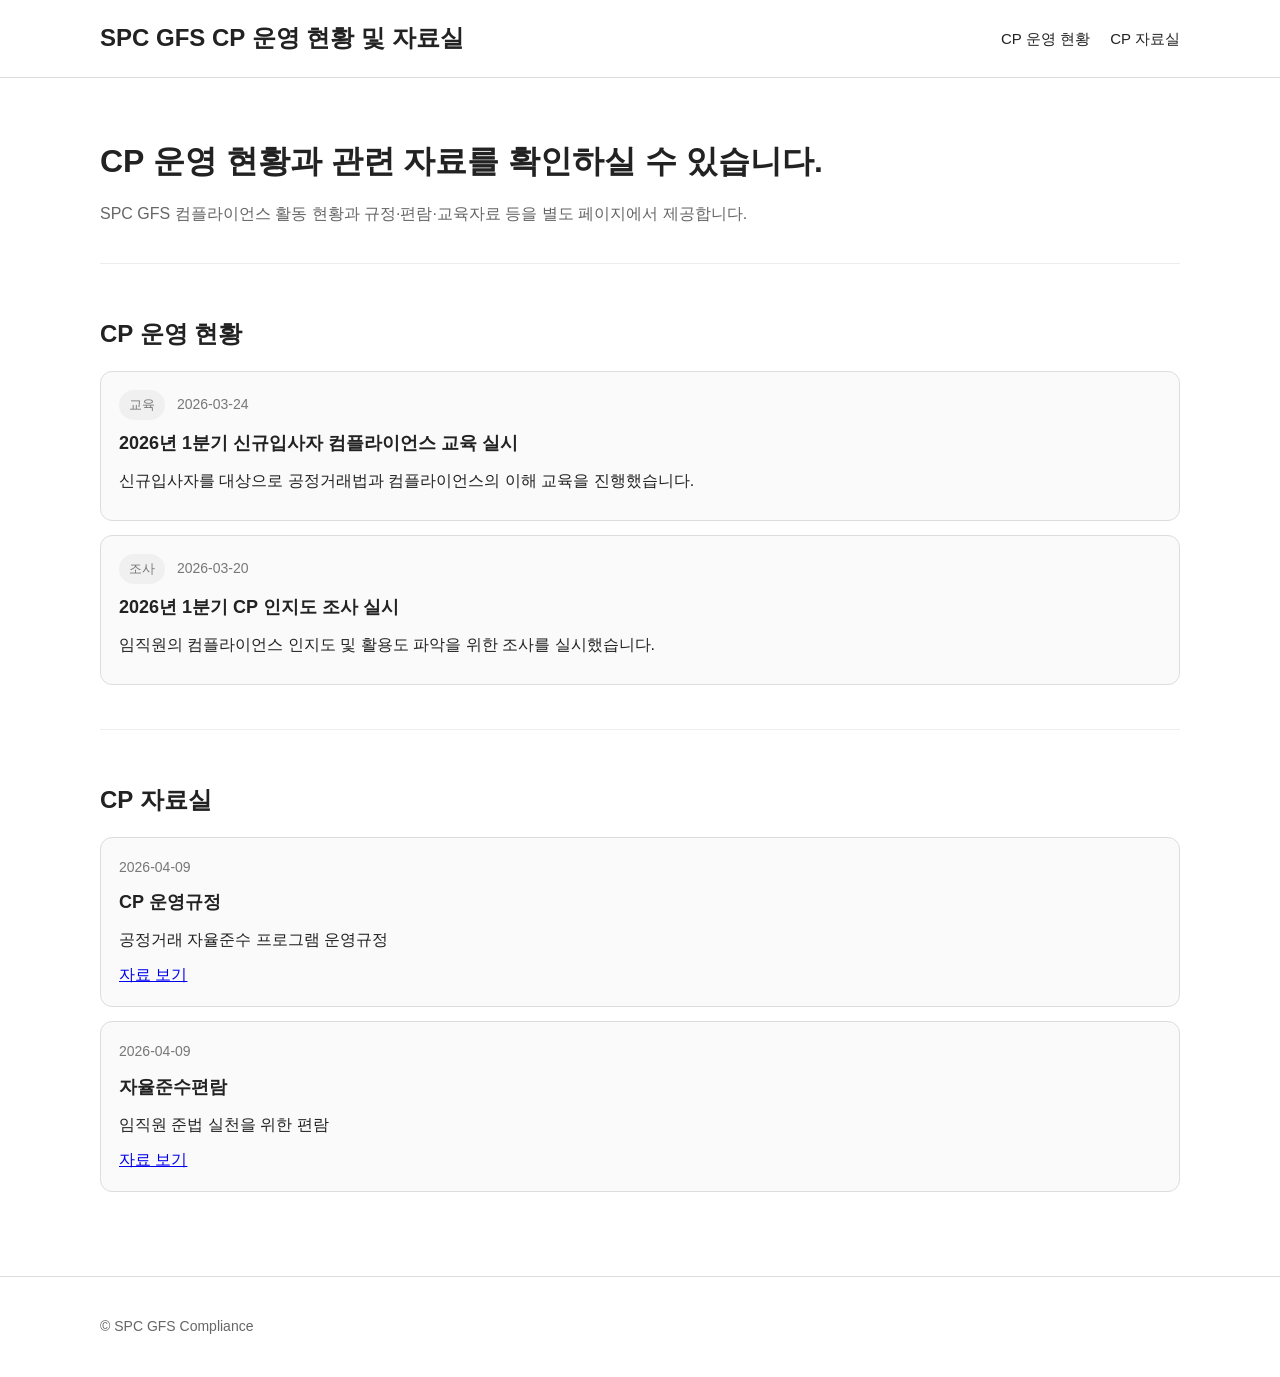
==== index.html @ 0fddf63b "Add files via upload" ====
<!DOCTYPE html>
<html lang="ko">
<head>
  <meta charset="UTF-8" />
  <meta name="viewport" content="width=device-width, initial-scale=1.0" />
  <title>SPC GFS CP 운영 현황 및 자료실</title>
  <link rel="stylesheet" href="style.css" />
</head>
<body>
  <header class="site-header">
    <div class="wrap">
      <h1>SPC GFS CP 운영 현황 및 자료실</h1>
      <nav>
        <a href="#status">CP 운영 현황</a>
        <a href="#library">CP 자료실</a>
      </nav>
    </div>
  </header>

  <main class="wrap">
    <section class="hero">
      <h2>CP 운영 현황과 관련 자료를 확인하실 수 있습니다.</h2>
      <p>
        SPC GFS 컴플라이언스 활동 현황과 규정·편람·교육자료 등을 별도 페이지에서 제공합니다.
      </p>
    </section>

    <section id="status" class="section">
      <h2>CP 운영 현황</h2>
      <div id="status-list">불러오는 중...</div>
    </section>

    <section id="library" class="section">
      <h2>CP 자료실</h2>
      <div id="library-list">불러오는 중...</div>
    </section>
  </main>

  <footer class="site-footer">
    <div class="wrap">
      <p>© SPC GFS Compliance</p>
    </div>
  </footer>

  <script src="script.js"></script>
</body>
</html>
---- style.css ----
body {
  margin: 0;
  font-family: "Malgun Gothic", "Apple SD Gothic Neo", sans-serif;
  color: #222;
  background: #fff;
  line-height: 1.7;
}

.wrap {
  max-width: 1080px;
  margin: 0 auto;
  padding: 0 20px;
}

.site-header {
  background: #fff;
  border-bottom: 1px solid #ddd;
  position: sticky;
  top: 0;
  z-index: 10;
}

.site-header .wrap {
  display: flex;
  justify-content: space-between;
  align-items: center;
  padding: 18px 20px;
}

.site-header h1 {
  margin: 0;
  font-size: 24px;
}

.site-header nav a {
  margin-left: 16px;
  text-decoration: none;
  color: #222;
  font-size: 15px;
}

.hero {
  padding: 56px 0 36px;
}

.hero h2 {
  margin: 0 0 12px;
  font-size: 32px;
}

.hero p {
  margin: 0;
  color: #666;
}

.section {
  padding: 30px 0;
  border-top: 1px solid #eee;
}

.section h2 {
  margin-bottom: 16px;
  font-size: 24px;
}

.card {
  border: 1px solid #ddd;
  border-radius: 12px;
  padding: 18px;
  margin-bottom: 14px;
  background: #fafafa;
}

.card h3 {
  margin: 0 0 8px;
  font-size: 18px;
}

.card p {
  margin: 0 0 8px;
}

.meta {
  color: #777;
  font-size: 14px;
  margin-bottom: 8px;
}

.badge {
  display: inline-block;
  padding: 4px 10px;
  border-radius: 999px;
  background: #f0f0f0;
  font-size: 13px;
  margin-right: 8px;
}

.site-footer {
  border-top: 1px solid #ddd;
  margin-top: 40px;
  padding: 24px 0;
  color: #666;
  font-size: 14px;
}
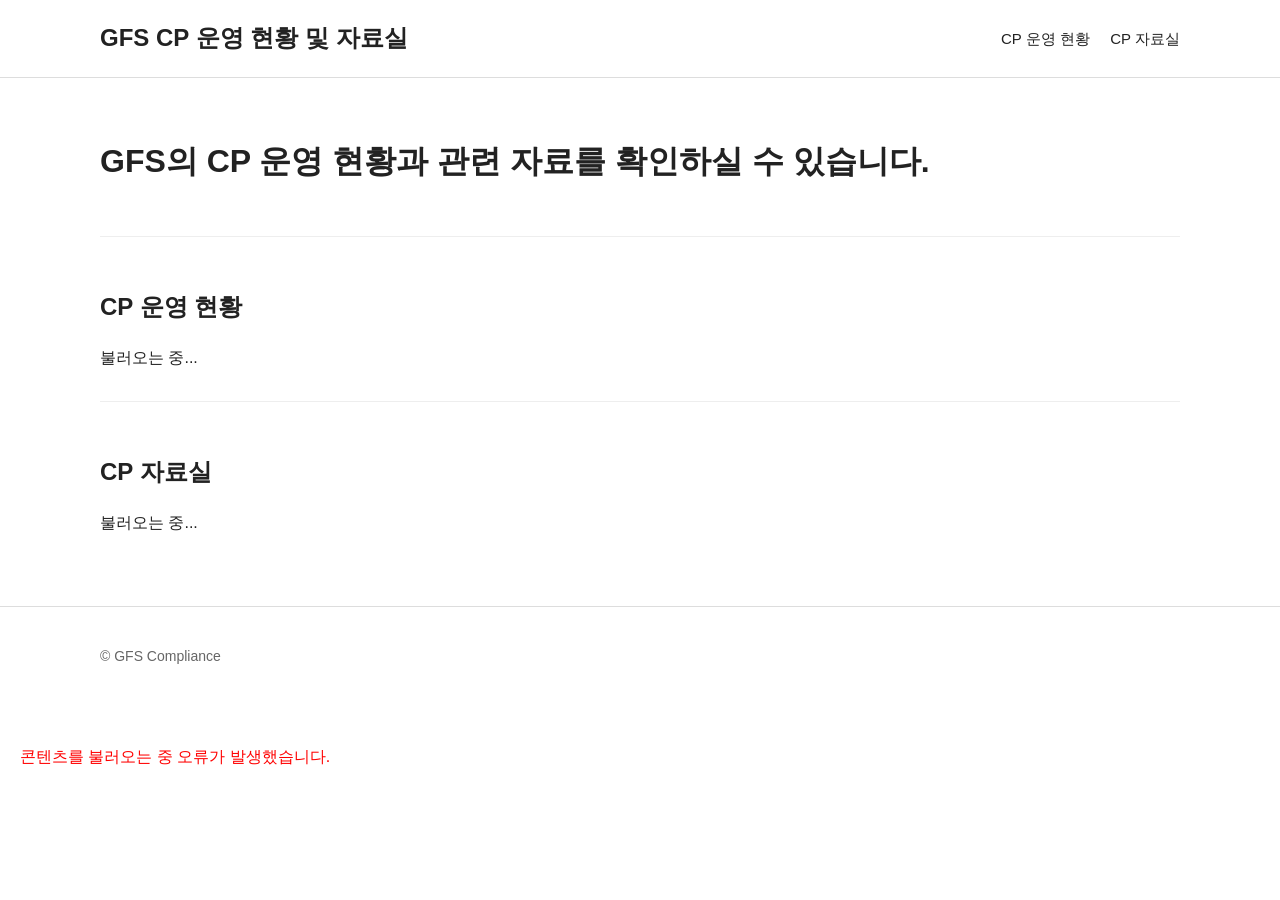
==== commit 6a71abb6: "Update index.html" ====
--- a/index.html
+++ b/index.html
@@ -3,13 +3,13 @@
 <head>
   <meta charset="UTF-8" />
   <meta name="viewport" content="width=device-width, initial-scale=1.0" />
-  <title>SPC GFS CP 운영 현황 및 자료실</title>
+  <title>GFS CP 운영 현황 및 자료실</title>
   <link rel="stylesheet" href="style.css" />
 </head>
 <body>
   <header class="site-header">
     <div class="wrap">
-      <h1>SPC GFS CP 운영 현황 및 자료실</h1>
+      <h1>GFS CP 운영 현황 및 자료실</h1>
       <nav>
         <a href="#status">CP 운영 현황</a>
         <a href="#library">CP 자료실</a>
@@ -19,9 +19,9 @@
 
   <main class="wrap">
     <section class="hero">
-      <h2>CP 운영 현황과 관련 자료를 확인하실 수 있습니다.</h2>
+      <h2>GFS의 CP 운영 현황과 관련 자료를 확인하실 수 있습니다.</h2>
       <p>
-        SPC GFS 컴플라이언스 활동 현황과 규정·편람·교육자료 등을 별도 페이지에서 제공합니다.
+      
       </p>
     </section>
 
@@ -38,10 +38,10 @@
 
   <footer class="site-footer">
     <div class="wrap">
-      <p>© SPC GFS Compliance</p>
+      <p>© GFS Compliance</p>
     </div>
   </footer>
 
   <script src="script.js"></script>
 </body>
-</html>+</html>
--- a/style.css
+++ b/style.css
@@ -101,4 +101,41 @@
   padding: 24px 0;
   color: #666;
   font-size: 14px;
-}+}
+
+/* 연도별 토글 */
+.year-group {
+  border: 1px solid #ddd;
+  border-radius: 12px;
+  margin-bottom: 16px;
+  background: #fff;
+  overflow: hidden;
+}
+
+.year-group summary {
+  cursor: pointer;
+  list-style: none;
+  padding: 18px 20px;
+  font-size: 20px;
+  font-weight: 700;
+  background: #f7f7f7;
+  border-bottom: 1px solid #eee;
+}
+
+.year-group summary::-webkit-details-marker {
+  display: none;
+}
+
+.year-group summary::after {
+  content: "＋";
+  float: right;
+  font-size: 20px;
+}
+
+.year-group[open] summary::after {
+  content: "－";
+}
+
+.year-items {
+  padding: 16px;
+}
